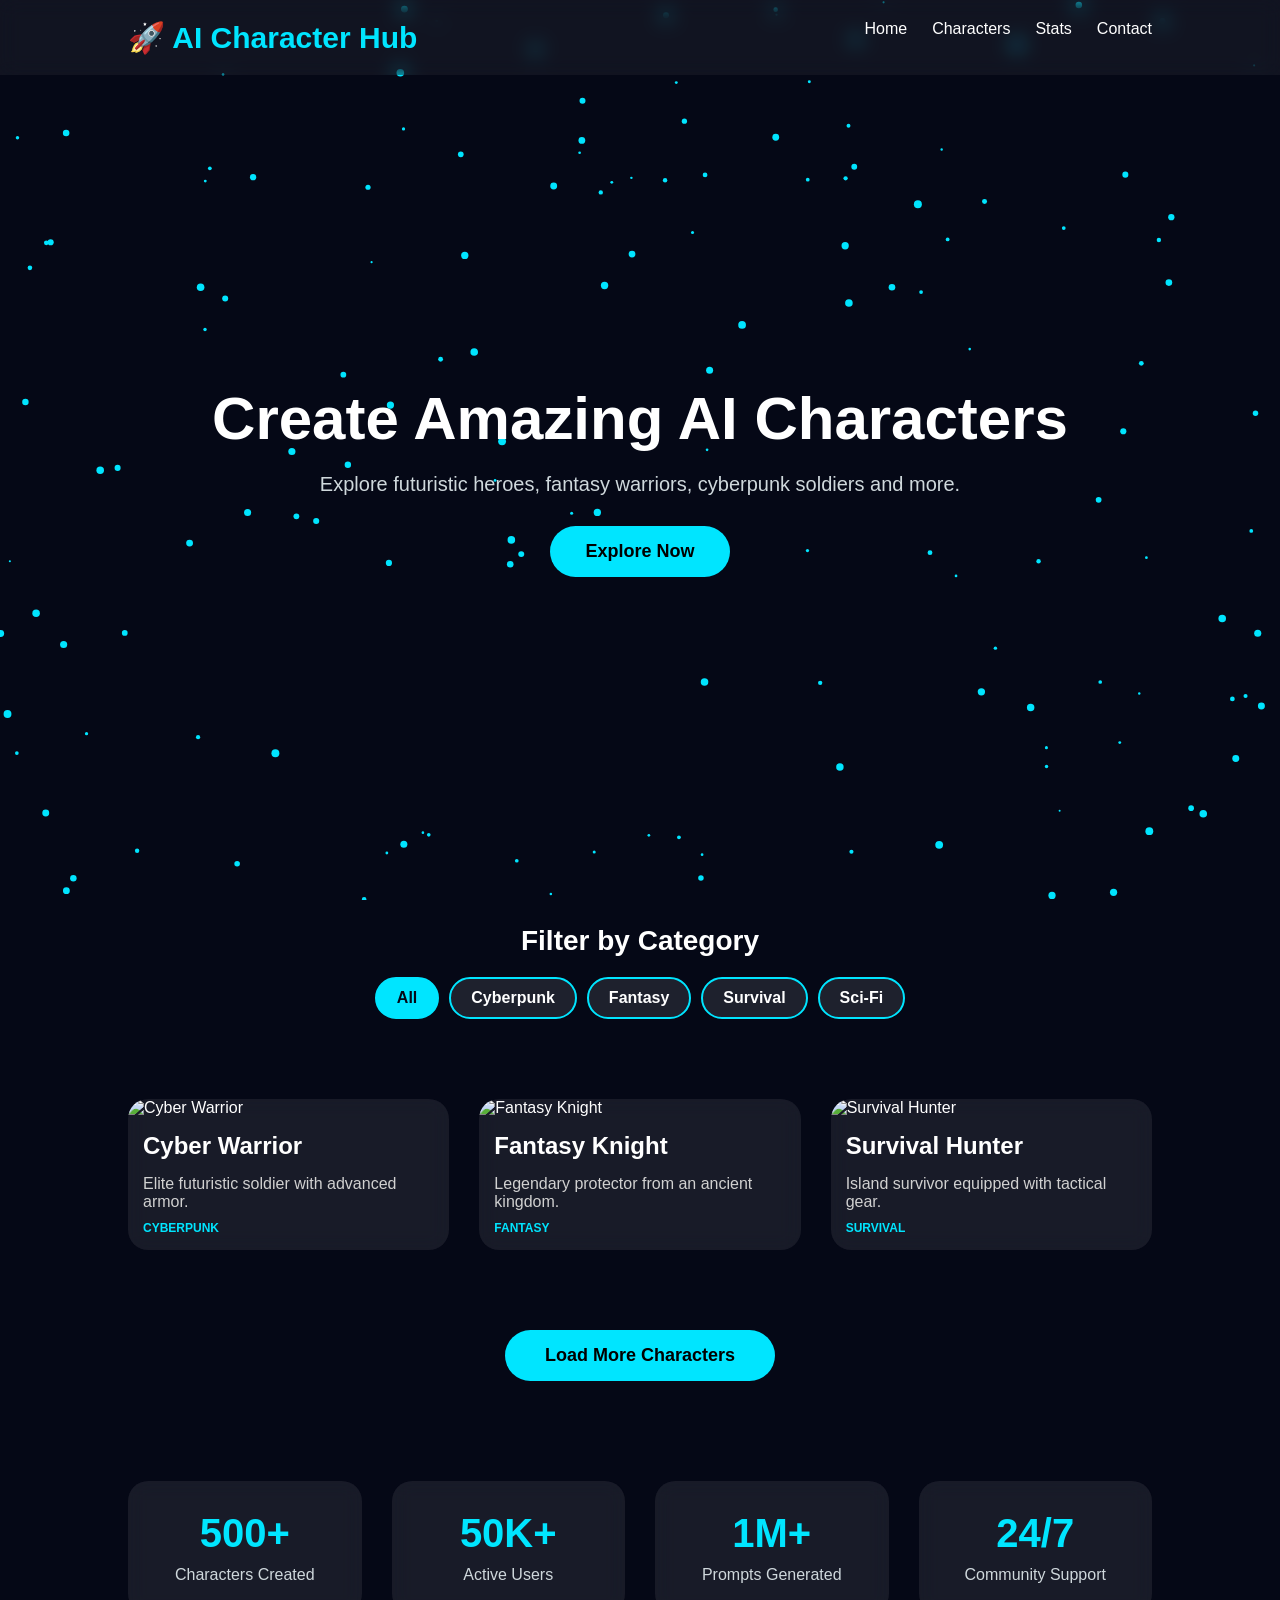
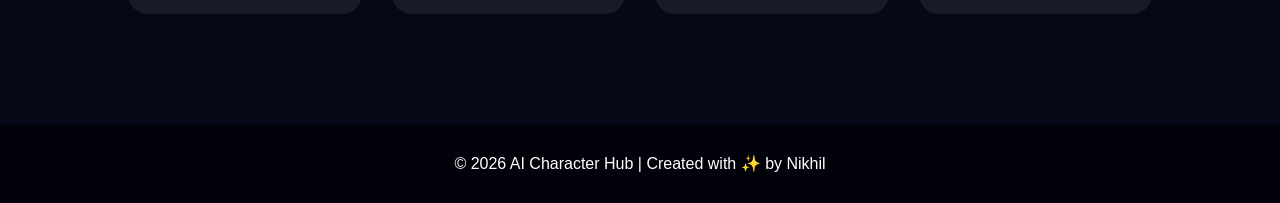
==== index.html @ a54b3277 "Add files via upload" ====
<!DOCTYPE html>
<html lang="en">
<head>
<meta charset="UTF-8">
<meta name="viewport" content="width=device-width, initial-scale=1.0">
<title>AI Character Hub</title>

<style>
*{
margin:0;
padding:0;
box-sizing:border-box;
font-family:Arial,sans-serif;
}

body{
background:#050816;
color:white;
overflow-x:hidden;
}

canvas{
position:fixed;
top:0;
left:0;
width:100%;
height:100%;
z-index:-1;
}

nav{
display:flex;
justify-content:space-between;
padding:20px 10%;
background:rgba(255,255,255,.05);
backdrop-filter:blur(10px);
position:sticky;
top:0;
z-index:10;
}

.logo{
font-size:30px;
font-weight:bold;
color:#00e5ff;
cursor:pointer;
transition:.3s;
}

.logo:hover{
text-shadow:0 0 10px #00e5ff;
}

nav ul{
display:flex;
gap:25px;
list-style:none;
}

nav a{
text-decoration:none;
color:white;
transition:.3s;
cursor:pointer;
}

nav a:hover{
color:#00e5ff;
text-shadow:0 0 10px #00e5ff;
}

.hero{
height:90vh;
display:flex;
justify-content:center;
align-items:center;
text-align:center;
flex-direction:column;
padding:20px;
}

.hero h1{
font-size:60px;
margin-bottom:20px;
animation:fadeInDown .8s ease;
}

.hero p{
font-size:20px;
color:#cfd8dc;
margin-bottom:30px;
animation:fadeInUp .8s ease .2s both;
}

button{
padding:15px 35px;
background:#00e5ff;
border:none;
border-radius:30px;
font-size:18px;
cursor:pointer;
font-weight:bold;
transition:.3s;
animation:fadeInUp .8s ease .4s both;
}

button:hover{
background:#00d9f2;
transform:scale(1.05);
box-shadow:0 0 20px rgba(0, 229, 255, 0.5);
}

button:active{
transform:scale(0.98);
}

@keyframes fadeInDown {
from{
opacity:0;
transform:translateY(-30px);
}
to{
opacity:1;
transform:translateY(0);
}
}

@keyframes fadeInUp {
from{
opacity:0;
transform:translateY(30px);
}
to{
opacity:1;
transform:translateY(0);
}
}

.filter-section{
padding:40px 10%;
text-align:center;
}

.filter-section h2{
margin-bottom:20px;
font-size:28px;
}

.filters{
display:flex;
gap:10px;
justify-content:center;
flex-wrap:wrap;
}

.filter-btn{
padding:10px 20px;
background:rgba(255,255,255,.1);
color:white;
border:2px solid #00e5ff;
border-radius:25px;
cursor:pointer;
font-size:16px;
transition:.3s;
}

.filter-btn:hover{
background:#00e5ff;
color:#050816;
}

.filter-btn.active{
background:#00e5ff;
color:#050816;
font-weight:bold;
}

.characters{
padding:40px 10%;
display:grid;
grid-template-columns:repeat(auto-fit,minmax(260px,1fr));
gap:30px;
}

.card{
background:rgba(255,255,255,.08);
backdrop-filter:blur(10px);
border-radius:20px;
overflow:hidden;
transition:.3s;
cursor:pointer;
position:relative;
}

.card:hover{
transform:translateY(-10px);
box-shadow:0 10px 30px rgba(0, 229, 255, 0.3);
}

.card img{
width:100%;
height:330px;
object-fit:cover;
}

.card h2{
padding:15px;
}

.card p{
padding:0 15px 10px;
color:#d1d1d1;
}

.card .category{
padding:0 15px 15px;
color:#00e5ff;
font-size:12px;
font-weight:bold;
}

.card-hover{
position:absolute;
top:0;
left:0;
width:100%;
height:100%;
background:rgba(0, 229, 255, 0.1);
display:flex;
align-items:center;
justify-content:center;
opacity:0;
transition:.3s;
border-radius:20px;
}

.card:hover .card-hover{
opacity:1;
}

.view-btn{
padding:10px 20px;
background:#00e5ff;
color:#050816;
border:none;
border-radius:15px;
cursor:pointer;
font-weight:bold;
}

.load-more-section{
padding:40px 10%;
text-align:center;
}

.load-more-btn{
padding:15px 40px;
background:#00e5ff;
border:none;
border-radius:30px;
font-size:18px;
cursor:pointer;
font-weight:bold;
transition:.3s;
}

.load-more-btn:hover{
background:#00d9f2;
transform:scale(1.05);
box-shadow:0 0 20px rgba(0, 229, 255, 0.5);
}

.load-more-btn:disabled{
background:#555;
cursor:not-allowed;
transform:scale(1);
}

.stats-section{
padding:60px 10%;
display:grid;
grid-template-columns:repeat(auto-fit,minmax(200px,1fr));
gap:30px;
text-align:center;
}

.stat-card{
background:rgba(255,255,255,.08);
backdrop-filter:blur(10px);
border-radius:20px;
padding:30px;
transition:.3s;
}

.stat-card:hover{
transform:translateY(-10px);
box-shadow:0 10px 30px rgba(0, 229, 255, 0.3);
}

.stat-number{
font-size:40px;
color:#00e5ff;
font-weight:bold;
}

.stat-label{
color:#cfd8dc;
margin-top:10px;
}

footer{
text-align:center;
padding:30px;
background:#02030a;
margin-top:50px;
}

@media (max-width: 768px) {
.hero h1 {
font-size: 36px;
}

.hero p {
font-size: 16px;
}

nav {
flex-direction: column;
gap: 15px;
}

nav ul {
flex-direction: column;
gap: 10px;
}

.filters {
flex-direction: column;
}

.filter-btn {
width: 100%;
}
}
</style>

</head>

<body>

<canvas id="bg"></canvas>

<nav>
<div class="logo">🚀 AI Character Hub</div>

<ul>
<li><a onclick="scrollToSection('hero')">Home</a></li>
<li><a onclick="scrollToSection('characters')">Characters</a></li>
<li><a onclick="scrollToSection('stats')">Stats</a></li>
<li><a onclick="scrollToSection('footer')">Contact</a></li>
</ul>
</nav>

<section class="hero" id="hero">
<h1>Create Amazing AI Characters</h1>
<p>Explore futuristic heroes, fantasy warriors, cyberpunk soldiers and more.</p>
<button onclick="scrollToSection('characters')">Explore Now</button>
</section>

<section class="filter-section">
<h2>Filter by Category</h2>
<div class="filters">
<button class="filter-btn active" onclick="filterCharacters('all')">All</button>
<button class="filter-btn" onclick="filterCharacters('cyberpunk')">Cyberpunk</button>
<button class="filter-btn" onclick="filterCharacters('fantasy')">Fantasy</button>
<button class="filter-btn" onclick="filterCharacters('survival')">Survival</button>
<button class="filter-btn" onclick="filterCharacters('sci-fi')">Sci-Fi</button>
</div>
</section>

<section class="characters" id="characters">
</section>

<section class="load-more-section">
<button class="load-more-btn" onclick="loadMoreCharacters()">Load More Characters</button>
</section>

<section class="stats-section" id="stats">
<div class="stat-card">
<div class="stat-number">500+</div>
<div class="stat-label">Characters Created</div>
</div>
<div class="stat-card">
<div class="stat-number">50K+</div>
<div class="stat-label">Active Users</div>
</div>
<div class="stat-card">
<div class="stat-number">1M+</div>
<div class="stat-label">Prompts Generated</div>
</div>
<div class="stat-card">
<div class="stat-number">24/7</div>
<div class="stat-label">Community Support</div>
</div>
</section>

<footer id="footer">
© 2026 AI Character Hub | Created with ✨ by Nikhil
</footer>

<script>
const canvas=document.getElementById("bg");
const ctx=canvas.getContext("2d");

canvas.width=window.innerWidth;
canvas.height=window.innerHeight;

let particles=[];

for(let i=0;i<150;i++){
particles.push({
x:Math.random()*canvas.width,
y:Math.random()*canvas.height,
r:Math.random()*3+1,
dx:(Math.random()-0.5),
dy:(Math.random()-0.5)
});
}

function animate(){
ctx.fillStyle="#050816";
ctx.fillRect(0,0,canvas.width,canvas.height);

ctx.fillStyle="#00e5ff";

particles.forEach(p=>{
ctx.beginPath();
ctx.arc(p.x,p.y,p.r,0,Math.PI*2);
ctx.fill();

p.x+=p.dx;
p.y+=p.dy;

if(p.x<0)p.x=canvas.width;
if(p.x>canvas.width)p.x=0;
if(p.y<0)p.y=canvas.height;
if(p.y>canvas.height)p.y=0;
});

requestAnimationFrame(animate);
}

animate();

window.onresize=()=>{
canvas.width=window.innerWidth;
canvas.height=window.innerHeight;
}

// Character Data
const allCharacters = [
{ id: 1, name: "Cyber Warrior", category: "cyberpunk", description: "Elite futuristic soldier with advanced armor.", image: "https://picsum.photos/400/500?random=1" },
{ id: 2, name: "Fantasy Knight", category: "fantasy", description: "Legendary protector from an ancient kingdom.", image: "https://picsum.photos/400/500?random=2" },
{ id: 3, name: "Survival Hunter", category: "survival", description: "Island survivor equipped with tactical gear.", image: "https://picsum.photos/400/500?random=3" },
{ id: 4, name: "Neon Assassin", category: "cyberpunk", description: "Stealthy operative from the neon-lit streets.", image: "https://picsum.photos/400/500?random=4" },
{ id: 5, name: "Dragon Slayer", category: "fantasy", description: "Brave warrior destined to fight mythical beasts.", image: "https://picsum.photos/400/500?random=5" },
{ id: 6, name: "Space Explorer", category: "sci-fi", description: "Intrepid traveler discovering alien worlds.", image: "https://picsum.photos/400/500?random=6" },
{ id: 7, name: "Desert Nomad", category: "survival", description: "Master of the harsh wasteland terrain.", image: "https://picsum.photos/400/500?random=7" },
{ id: 8, name: "Hologram Agent", category: "sci-fi", description: "Advanced AI character from the future.", image: "https://picsum.photos/400/500?random=8" },
{ id: 9, name: "Shadow Mage", category: "fantasy", description: "Mysterious sorcerer wielding dark magic.", image: "https://picsum.photos/400/500?random=9" },
{ id: 10, name: "Tech Hacker", category: "cyberpunk", description: "Genius programmer navigating digital realms.", image: "https://picsum.photos/400/500?random=10" },
{ id: 11, name: "Jungle Ranger", category: "survival", description: "Expert tracker of the wild frontier.", image: "https://picsum.photos/400/500?random=11" },
{ id: 12, name: "Quantum Pilot", category: "sci-fi", description: "Master of advanced spacecraft technology.", image: "https://picsum.photos/400/500?random=12" }
];

let currentFilter = "all";
let displayedCount = 3;

function renderCharacters(){
const container = document.getElementById("characters");
container.innerHTML = "";

const filtered = currentFilter === "all" 
? allCharacters 
: allCharacters.filter(c => c.category === currentFilter);

filtered.slice(0, displayedCount).forEach(char => {
const card = document.createElement("div");
card.className = "card";
card.innerHTML = `
<img src="${char.image}" alt="${char.name}">
<h2>${char.name}</h2>
<p>${char.description}</p>
<div class="category">${char.category.toUpperCase()}</div>
<div class="card-hover">
<button class="view-btn" onclick="viewCharacter('${char.name}')">View Character</button>
</div>
`;
container.appendChild(card);
});

// Update Load More button
const loadMoreBtn = document.querySelector(".load-more-btn");
const totalFiltered = currentFilter === "all" ? allCharacters.length : allCharacters.filter(c => c.category === currentFilter).length;
loadMoreBtn.disabled = displayedCount >= totalFiltered;
loadMoreBtn.textContent = displayedCount >= totalFiltered ? "All Characters Loaded" : "Load More Characters";
}

function filterCharacters(category){
currentFilter = category;
displayedCount = 3;

// Update active button
document.querySelectorAll(".filter-btn").forEach(btn => {
btn.classList.remove("active");
});
event.target.classList.add("active");

renderCharacters();
}

function loadMoreCharacters(){
displayedCount += 3;
renderCharacters();
}

function viewCharacter(name){
alert(`🎉 You selected: ${name}\n\nThis character will be customizable with AI-generated prompts!`);
}

function scrollToSection(sectionId){
const element = document.getElementById(sectionId);
element.scrollIntoView({ behavior: "smooth" });
}

// Initial render
renderCharacters();
</script>

</body>
</html>
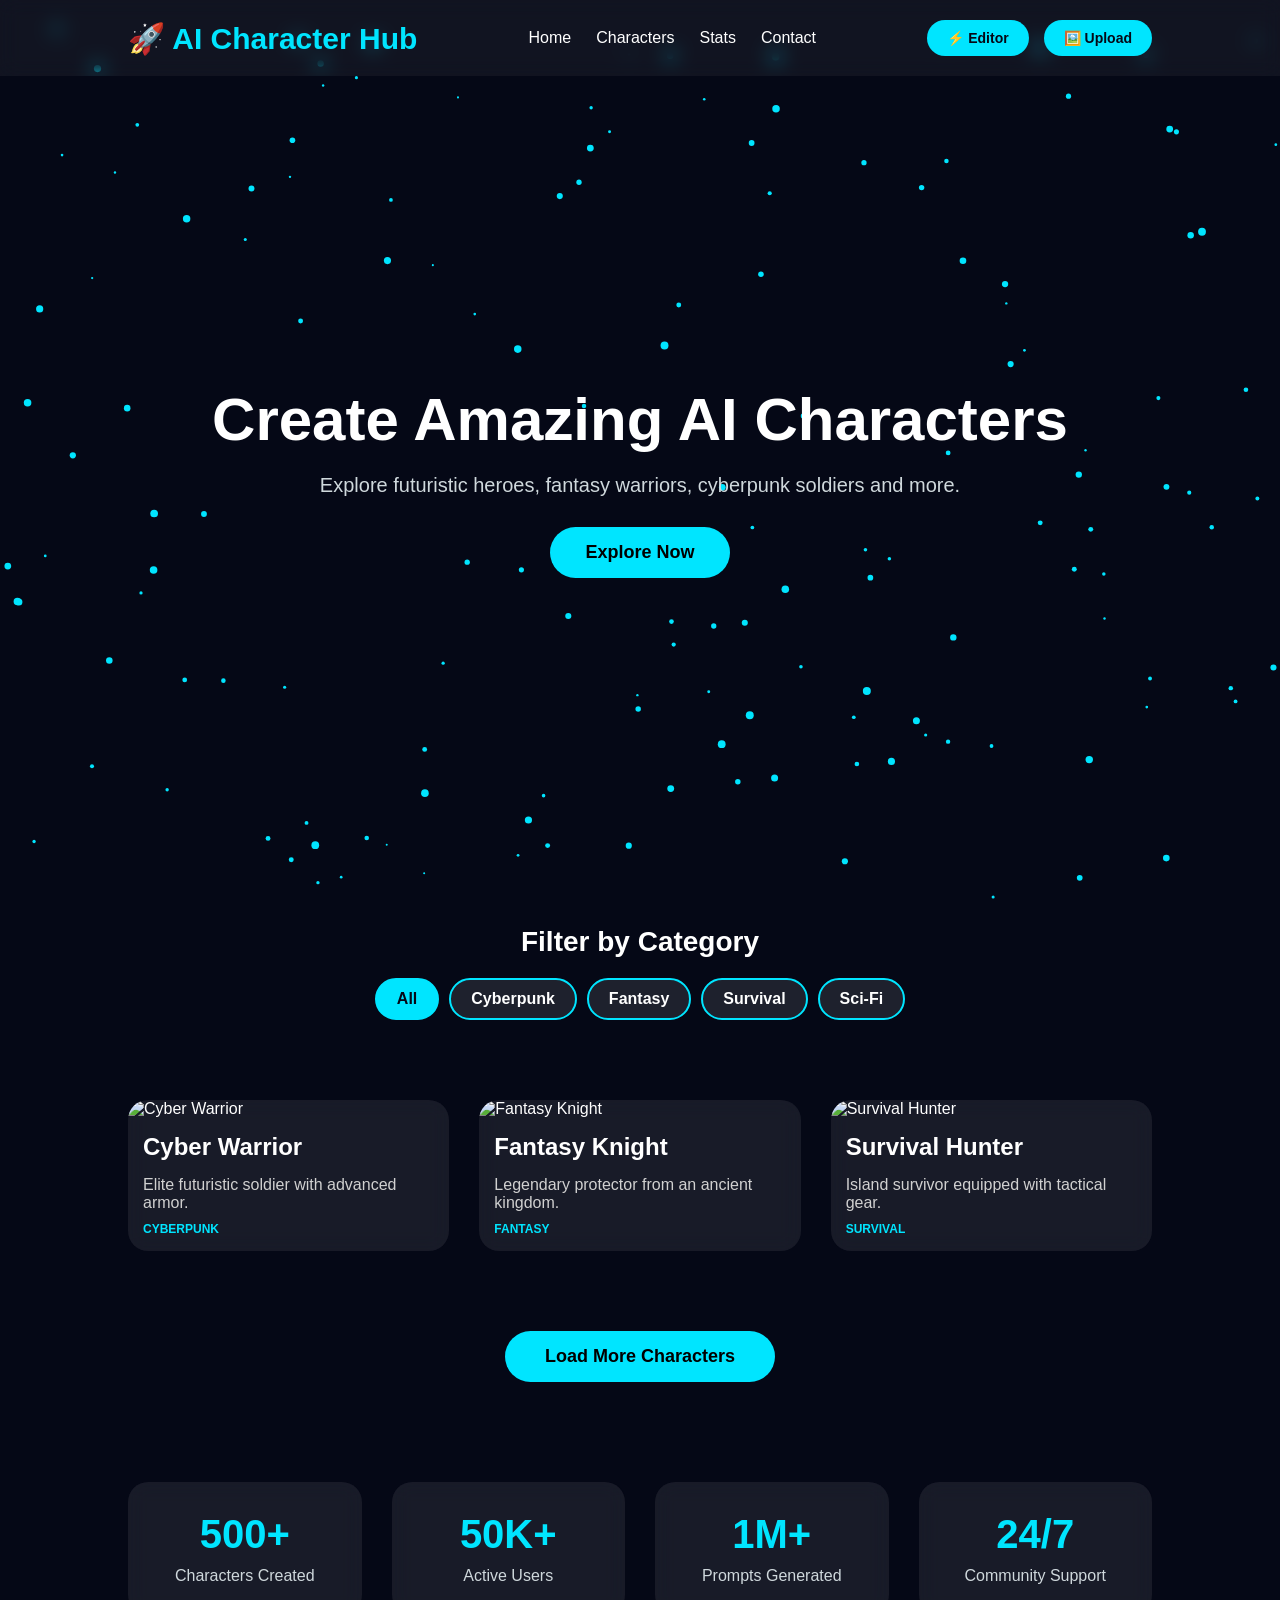
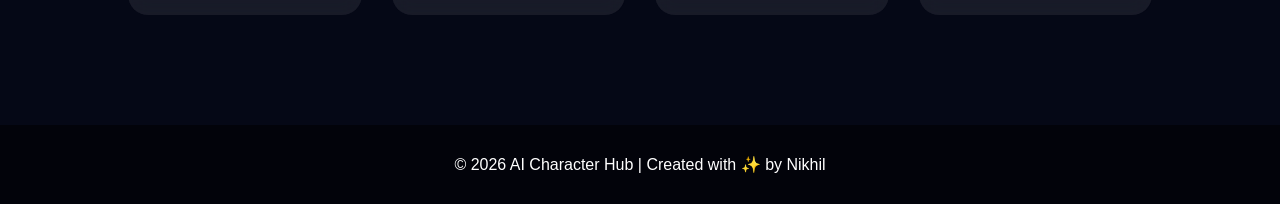
==== commit cec5b87e: "Update index.html with navigation links to editor and upload pages" ====
--- a/index.html
+++ b/index.html
@@ -37,6 +37,9 @@
 position:sticky;
 top:0;
 z-index:10;
+align-items:center;
+flex-wrap:wrap;
+gap:20px;
 }
 
 .logo{
@@ -51,10 +54,12 @@
 text-shadow:0 0 10px #00e5ff;
 }
 
-nav ul{
+.nav-menu{
 display:flex;
 gap:25px;
 list-style:none;
+align-items:center;
+flex-wrap:wrap;
 }
 
 nav a{
@@ -67,6 +72,32 @@
 nav a:hover{
 color:#00e5ff;
 text-shadow:0 0 10px #00e5ff;
+}
+
+.nav-buttons{
+display:flex;
+gap:15px;
+align-items:center;
+flex-wrap:wrap;
+}
+
+.nav-btn{
+padding:10px 20px;
+background:#00e5ff;
+color:#050816;
+border:none;
+border-radius:20px;
+cursor:pointer;
+font-weight:bold;
+transition:.3s;
+text-decoration:none;
+font-size:14px;
+}
+
+.nav-btn:hover{
+background:#00d9f2;
+transform:scale(1.05);
+box-shadow:0 0 20px rgba(0, 229, 255, 0.5);
 }
 
 .hero{
@@ -329,9 +360,15 @@
 gap: 15px;
 }
 
-nav ul {
+.nav-menu {
 flex-direction: column;
 gap: 10px;
+width:100%;
+}
+
+.nav-buttons{
+width:100%;
+justify-content:center;
 }
 
 .filters {
@@ -341,6 +378,11 @@
 .filter-btn {
 width: 100%;
 }
+
+.nav-btn{
+width:100%;
+text-align:center;
+}
 }
 </style>
 
@@ -351,14 +393,19 @@
 <canvas id="bg"></canvas>
 
 <nav>
-<div class="logo">🚀 AI Character Hub</div>
-
-<ul>
+<div class="logo" onclick="scrollToSection('hero')">🚀 AI Character Hub</div>
+
+<ul class="nav-menu">
 <li><a onclick="scrollToSection('hero')">Home</a></li>
 <li><a onclick="scrollToSection('characters')">Characters</a></li>
 <li><a onclick="scrollToSection('stats')">Stats</a></li>
 <li><a onclick="scrollToSection('footer')">Contact</a></li>
 </ul>
+
+<div class="nav-buttons">
+<a href="editor.html" class="nav-btn">⚡ Editor</a>
+<a href="upload.html" class="nav-btn">🖼️ Upload</a>
+</div>
 </nav>
 
 <section class="hero" id="hero">
@@ -538,4 +585,4 @@
 </script>
 
 </body>
-</html>+</html>
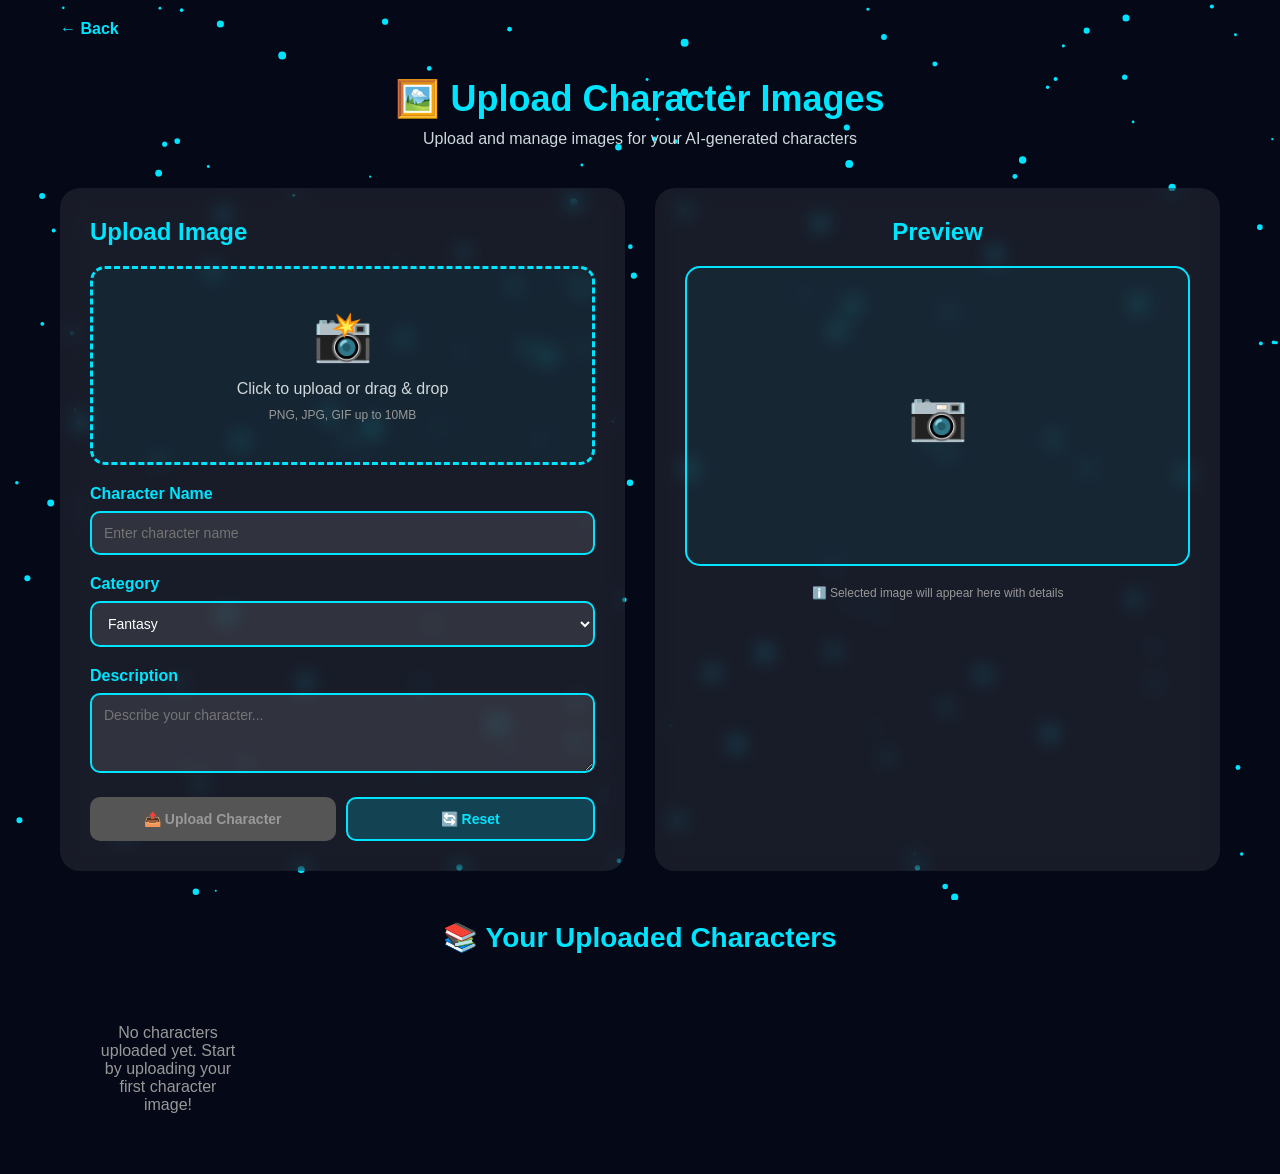
==== commit 1202d67e: "Convert monolithic HTML into modular website structure with separate HTML, CSS, and JavaScript files" ====
--- a/index.html
+++ b/index.html
@@ -1,588 +1,120 @@
 <!DOCTYPE html>
 <html lang="en">
 <head>
-<meta charset="UTF-8">
-<meta name="viewport" content="width=device-width, initial-scale=1.0">
-<title>AI Character Hub</title>
-
-<style>
-*{
-margin:0;
-padding:0;
-box-sizing:border-box;
-font-family:Arial,sans-serif;
-}
-
-body{
-background:#050816;
-color:white;
-overflow-x:hidden;
-}
-
-canvas{
-position:fixed;
-top:0;
-left:0;
-width:100%;
-height:100%;
-z-index:-1;
-}
-
-nav{
-display:flex;
-justify-content:space-between;
-padding:20px 10%;
-background:rgba(255,255,255,.05);
-backdrop-filter:blur(10px);
-position:sticky;
-top:0;
-z-index:10;
-align-items:center;
-flex-wrap:wrap;
-gap:20px;
-}
-
-.logo{
-font-size:30px;
-font-weight:bold;
-color:#00e5ff;
-cursor:pointer;
-transition:.3s;
-}
-
-.logo:hover{
-text-shadow:0 0 10px #00e5ff;
-}
-
-.nav-menu{
-display:flex;
-gap:25px;
-list-style:none;
-align-items:center;
-flex-wrap:wrap;
-}
-
-nav a{
-text-decoration:none;
-color:white;
-transition:.3s;
-cursor:pointer;
-}
-
-nav a:hover{
-color:#00e5ff;
-text-shadow:0 0 10px #00e5ff;
-}
-
-.nav-buttons{
-display:flex;
-gap:15px;
-align-items:center;
-flex-wrap:wrap;
-}
-
-.nav-btn{
-padding:10px 20px;
-background:#00e5ff;
-color:#050816;
-border:none;
-border-radius:20px;
-cursor:pointer;
-font-weight:bold;
-transition:.3s;
-text-decoration:none;
-font-size:14px;
-}
-
-.nav-btn:hover{
-background:#00d9f2;
-transform:scale(1.05);
-box-shadow:0 0 20px rgba(0, 229, 255, 0.5);
-}
-
-.hero{
-height:90vh;
-display:flex;
-justify-content:center;
-align-items:center;
-text-align:center;
-flex-direction:column;
-padding:20px;
-}
-
-.hero h1{
-font-size:60px;
-margin-bottom:20px;
-animation:fadeInDown .8s ease;
-}
-
-.hero p{
-font-size:20px;
-color:#cfd8dc;
-margin-bottom:30px;
-animation:fadeInUp .8s ease .2s both;
-}
-
-button{
-padding:15px 35px;
-background:#00e5ff;
-border:none;
-border-radius:30px;
-font-size:18px;
-cursor:pointer;
-font-weight:bold;
-transition:.3s;
-animation:fadeInUp .8s ease .4s both;
-}
-
-button:hover{
-background:#00d9f2;
-transform:scale(1.05);
-box-shadow:0 0 20px rgba(0, 229, 255, 0.5);
-}
-
-button:active{
-transform:scale(0.98);
-}
-
-@keyframes fadeInDown {
-from{
-opacity:0;
-transform:translateY(-30px);
-}
-to{
-opacity:1;
-transform:translateY(0);
-}
-}
-
-@keyframes fadeInUp {
-from{
-opacity:0;
-transform:translateY(30px);
-}
-to{
-opacity:1;
-transform:translateY(0);
-}
-}
-
-.filter-section{
-padding:40px 10%;
-text-align:center;
-}
-
-.filter-section h2{
-margin-bottom:20px;
-font-size:28px;
-}
-
-.filters{
-display:flex;
-gap:10px;
-justify-content:center;
-flex-wrap:wrap;
-}
-
-.filter-btn{
-padding:10px 20px;
-background:rgba(255,255,255,.1);
-color:white;
-border:2px solid #00e5ff;
-border-radius:25px;
-cursor:pointer;
-font-size:16px;
-transition:.3s;
-}
-
-.filter-btn:hover{
-background:#00e5ff;
-color:#050816;
-}
-
-.filter-btn.active{
-background:#00e5ff;
-color:#050816;
-font-weight:bold;
-}
-
-.characters{
-padding:40px 10%;
-display:grid;
-grid-template-columns:repeat(auto-fit,minmax(260px,1fr));
-gap:30px;
-}
-
-.card{
-background:rgba(255,255,255,.08);
-backdrop-filter:blur(10px);
-border-radius:20px;
-overflow:hidden;
-transition:.3s;
-cursor:pointer;
-position:relative;
-}
-
-.card:hover{
-transform:translateY(-10px);
-box-shadow:0 10px 30px rgba(0, 229, 255, 0.3);
-}
-
-.card img{
-width:100%;
-height:330px;
-object-fit:cover;
-}
-
-.card h2{
-padding:15px;
-}
-
-.card p{
-padding:0 15px 10px;
-color:#d1d1d1;
-}
-
-.card .category{
-padding:0 15px 15px;
-color:#00e5ff;
-font-size:12px;
-font-weight:bold;
-}
-
-.card-hover{
-position:absolute;
-top:0;
-left:0;
-width:100%;
-height:100%;
-background:rgba(0, 229, 255, 0.1);
-display:flex;
-align-items:center;
-justify-content:center;
-opacity:0;
-transition:.3s;
-border-radius:20px;
-}
-
-.card:hover .card-hover{
-opacity:1;
-}
-
-.view-btn{
-padding:10px 20px;
-background:#00e5ff;
-color:#050816;
-border:none;
-border-radius:15px;
-cursor:pointer;
-font-weight:bold;
-}
-
-.load-more-section{
-padding:40px 10%;
-text-align:center;
-}
-
-.load-more-btn{
-padding:15px 40px;
-background:#00e5ff;
-border:none;
-border-radius:30px;
-font-size:18px;
-cursor:pointer;
-font-weight:bold;
-transition:.3s;
-}
-
-.load-more-btn:hover{
-background:#00d9f2;
-transform:scale(1.05);
-box-shadow:0 0 20px rgba(0, 229, 255, 0.5);
-}
-
-.load-more-btn:disabled{
-background:#555;
-cursor:not-allowed;
-transform:scale(1);
-}
-
-.stats-section{
-padding:60px 10%;
-display:grid;
-grid-template-columns:repeat(auto-fit,minmax(200px,1fr));
-gap:30px;
-text-align:center;
-}
-
-.stat-card{
-background:rgba(255,255,255,.08);
-backdrop-filter:blur(10px);
-border-radius:20px;
-padding:30px;
-transition:.3s;
-}
-
-.stat-card:hover{
-transform:translateY(-10px);
-box-shadow:0 10px 30px rgba(0, 229, 255, 0.3);
-}
-
-.stat-number{
-font-size:40px;
-color:#00e5ff;
-font-weight:bold;
-}
-
-.stat-label{
-color:#cfd8dc;
-margin-top:10px;
-}
-
-footer{
-text-align:center;
-padding:30px;
-background:#02030a;
-margin-top:50px;
-}
-
-@media (max-width: 768px) {
-.hero h1 {
-font-size: 36px;
-}
-
-.hero p {
-font-size: 16px;
-}
-
-nav {
-flex-direction: column;
-gap: 15px;
-}
-
-.nav-menu {
-flex-direction: column;
-gap: 10px;
-width:100%;
-}
-
-.nav-buttons{
-width:100%;
-justify-content:center;
-}
-
-.filters {
-flex-direction: column;
-}
-
-.filter-btn {
-width: 100%;
-}
-
-.nav-btn{
-width:100%;
-text-align:center;
-}
-}
-</style>
-
+    <meta charset="UTF-8">
+    <meta name="viewport" content="width=device-width, initial-scale=1.0">
+    <title>Upload Character Images</title>
+    <link rel="stylesheet" href="styles.css">
 </head>
-
 <body>
 
 <canvas id="bg"></canvas>
 
-<nav>
-<div class="logo" onclick="scrollToSection('hero')">🚀 AI Character Hub</div>
+<div class="container">
+    <a class="back-link" onclick="window.history.back()">← Back</a>
 
-<ul class="nav-menu">
-<li><a onclick="scrollToSection('hero')">Home</a></li>
-<li><a onclick="scrollToSection('characters')">Characters</a></li>
-<li><a onclick="scrollToSection('stats')">Stats</a></li>
-<li><a onclick="scrollToSection('footer')">Contact</a></li>
-</ul>
+    <div class="header">
+        <h1>🖼️ Upload Character Images</h1>
+        <p>Upload and manage images for your AI-generated characters</p>
+    </div>
 
-<div class="nav-buttons">
-<a href="editor.html" class="nav-btn">⚡ Editor</a>
-<a href="upload.html" class="nav-btn">🖼️ Upload</a>
+    <div class="content">
+        <!-- Upload Section -->
+        <div class="upload-section">
+            <h2>Upload Image</h2>
+            
+            <div class="success-message" id="successMessage">✓ Image uploaded successfully!</div>
+            <div class="error-message" id="errorMessage">✗ Error uploading image</div>
+
+            <div class="upload-area" id="uploadArea" onclick="document.getElementById('fileInput').click()">
+                <div class="upload-icon">📸</div>
+                <div class="upload-text">Click to upload or drag & drop</div>
+                <div class="upload-subtext">PNG, JPG, GIF up to 10MB</div>
+            </div>
+
+            <input type="file" id="fileInput" accept="image/*" onchange="handleFileSelect(event)">
+
+            <div class="progress-bar" id="progressBar">
+                <div class="progress-fill" id="progressFill"></div>
+            </div>
+
+            <div class="form-group">
+                <label>Character Name</label>
+                <input type="text" id="charName" placeholder="Enter character name">
+            </div>
+
+            <div class="form-group">
+                <label>Category</label>
+                <select id="charCategory">
+                    <option value="fantasy">Fantasy</option>
+                    <option value="cyberpunk">Cyberpunk</option>
+                    <option value="sci-fi">Sci-Fi</option>
+                    <option value="survival">Survival</option>
+                </select>
+            </div>
+
+            <div class="form-group">
+                <label>Description</label>
+                <textarea id="charDescription" placeholder="Describe your character..."></textarea>
+            </div>
+
+            <div class="button-group">
+                <button class="btn btn-primary" id="uploadBtn" onclick="uploadImage()" disabled>
+                    📤 Upload Character
+                </button>
+                <button class="btn btn-secondary" onclick="resetUploadForm()">🔄 Reset</button>
+            </div>
+        </div>
+
+        <!-- Preview Section -->
+        <div class="preview-section">
+            <h2>Preview</h2>
+            <div class="preview-image-container">
+                <div class="preview-placeholder" id="previewPlaceholder">📷</div>
+                <img id="previewImage" class="preview-image" style="display: none;">
+            </div>
+            
+            <div class="preview-info" id="previewInfo" style="display: none;">
+                <div class="preview-info-item">
+                    <span class="preview-info-label">File Size:</span>
+                    <span id="infoFileSize">-</span>
+                </div>
+                <div class="preview-info-item">
+                    <span class="preview-info-label">Dimensions:</span>
+                    <span id="infoDimensions">-</span>
+                </div>
+                <div class="preview-info-item">
+                    <span class="preview-info-label">Type:</span>
+                    <span id="infoType">-</span>
+                </div>
+            </div>
+
+            <p style="color: #999; font-size: 12px; margin-top: 15px;">
+                ℹ️ Selected image will appear here with details
+            </p>
+        </div>
+    </div>
+
+    <!-- Gallery Section -->
+    <div class="gallery-section">
+        <h2>📚 Your Uploaded Characters</h2>
+        <div class="gallery-grid" id="galleryGrid">
+            <div class="empty-message">No characters uploaded yet. Start by uploading your first character image!</div>
+        </div>
+    </div>
 </div>
-</nav>
 
-<section class="hero" id="hero">
-<h1>Create Amazing AI Characters</h1>
-<p>Explore futuristic heroes, fantasy warriors, cyberpunk soldiers and more.</p>
-<button onclick="scrollToSection('characters')">Explore Now</button>
-</section>
+<!-- Image Modal -->
+<div id="imageModal" class="modal">
+    <div class="modal-content">
+        <span class="modal-close" onclick="closeModal()">&times;</span>
+        <img id="modalImage" src="">
+        <div id="modalInfo"></div>
+    </div>
+</div>
 
-<section class="filter-section">
-<h2>Filter by Category</h2>
-<div class="filters">
-<button class="filter-btn active" onclick="filterCharacters('all')">All</button>
-<button class="filter-btn" onclick="filterCharacters('cyberpunk')">Cyberpunk</button>
-<button class="filter-btn" onclick="filterCharacters('fantasy')">Fantasy</button>
-<button class="filter-btn" onclick="filterCharacters('survival')">Survival</button>
-<button class="filter-btn" onclick="filterCharacters('sci-fi')">Sci-Fi</button>
-</div>
-</section>
-
-<section class="characters" id="characters">
-</section>
-
-<section class="load-more-section">
-<button class="load-more-btn" onclick="loadMoreCharacters()">Load More Characters</button>
-</section>
-
-<section class="stats-section" id="stats">
-<div class="stat-card">
-<div class="stat-number">500+</div>
-<div class="stat-label">Characters Created</div>
-</div>
-<div class="stat-card">
-<div class="stat-number">50K+</div>
-<div class="stat-label">Active Users</div>
-</div>
-<div class="stat-card">
-<div class="stat-number">1M+</div>
-<div class="stat-label">Prompts Generated</div>
-</div>
-<div class="stat-card">
-<div class="stat-number">24/7</div>
-<div class="stat-label">Community Support</div>
-</div>
-</section>
-
-<footer id="footer">
-© 2026 AI Character Hub | Created with ✨ by Nikhil
-</footer>
-
-<script>
-const canvas=document.getElementById("bg");
-const ctx=canvas.getContext("2d");
-
-canvas.width=window.innerWidth;
-canvas.height=window.innerHeight;
-
-let particles=[];
-
-for(let i=0;i<150;i++){
-particles.push({
-x:Math.random()*canvas.width,
-y:Math.random()*canvas.height,
-r:Math.random()*3+1,
-dx:(Math.random()-0.5),
-dy:(Math.random()-0.5)
-});
-}
-
-function animate(){
-ctx.fillStyle="#050816";
-ctx.fillRect(0,0,canvas.width,canvas.height);
-
-ctx.fillStyle="#00e5ff";
-
-particles.forEach(p=>{
-ctx.beginPath();
-ctx.arc(p.x,p.y,p.r,0,Math.PI*2);
-ctx.fill();
-
-p.x+=p.dx;
-p.y+=p.dy;
-
-if(p.x<0)p.x=canvas.width;
-if(p.x>canvas.width)p.x=0;
-if(p.y<0)p.y=canvas.height;
-if(p.y>canvas.height)p.y=0;
-});
-
-requestAnimationFrame(animate);
-}
-
-animate();
-
-window.onresize=()=>{
-canvas.width=window.innerWidth;
-canvas.height=window.innerHeight;
-}
-
-// Character Data
-const allCharacters = [
-{ id: 1, name: "Cyber Warrior", category: "cyberpunk", description: "Elite futuristic soldier with advanced armor.", image: "https://picsum.photos/400/500?random=1" },
-{ id: 2, name: "Fantasy Knight", category: "fantasy", description: "Legendary protector from an ancient kingdom.", image: "https://picsum.photos/400/500?random=2" },
-{ id: 3, name: "Survival Hunter", category: "survival", description: "Island survivor equipped with tactical gear.", image: "https://picsum.photos/400/500?random=3" },
-{ id: 4, name: "Neon Assassin", category: "cyberpunk", description: "Stealthy operative from the neon-lit streets.", image: "https://picsum.photos/400/500?random=4" },
-{ id: 5, name: "Dragon Slayer", category: "fantasy", description: "Brave warrior destined to fight mythical beasts.", image: "https://picsum.photos/400/500?random=5" },
-{ id: 6, name: "Space Explorer", category: "sci-fi", description: "Intrepid traveler discovering alien worlds.", image: "https://picsum.photos/400/500?random=6" },
-{ id: 7, name: "Desert Nomad", category: "survival", description: "Master of the harsh wasteland terrain.", image: "https://picsum.photos/400/500?random=7" },
-{ id: 8, name: "Hologram Agent", category: "sci-fi", description: "Advanced AI character from the future.", image: "https://picsum.photos/400/500?random=8" },
-{ id: 9, name: "Shadow Mage", category: "fantasy", description: "Mysterious sorcerer wielding dark magic.", image: "https://picsum.photos/400/500?random=9" },
-{ id: 10, name: "Tech Hacker", category: "cyberpunk", description: "Genius programmer navigating digital realms.", image: "https://picsum.photos/400/500?random=10" },
-{ id: 11, name: "Jungle Ranger", category: "survival", description: "Expert tracker of the wild frontier.", image: "https://picsum.photos/400/500?random=11" },
-{ id: 12, name: "Quantum Pilot", category: "sci-fi", description: "Master of advanced spacecraft technology.", image: "https://picsum.photos/400/500?random=12" }
-];
-
-let currentFilter = "all";
-let displayedCount = 3;
-
-function renderCharacters(){
-const container = document.getElementById("characters");
-container.innerHTML = "";
-
-const filtered = currentFilter === "all" 
-? allCharacters 
-: allCharacters.filter(c => c.category === currentFilter);
-
-filtered.slice(0, displayedCount).forEach(char => {
-const card = document.createElement("div");
-card.className = "card";
-card.innerHTML = `
-<img src="${char.image}" alt="${char.name}">
-<h2>${char.name}</h2>
-<p>${char.description}</p>
-<div class="category">${char.category.toUpperCase()}</div>
-<div class="card-hover">
-<button class="view-btn" onclick="viewCharacter('${char.name}')">View Character</button>
-</div>
-`;
-container.appendChild(card);
-});
-
-// Update Load More button
-const loadMoreBtn = document.querySelector(".load-more-btn");
-const totalFiltered = currentFilter === "all" ? allCharacters.length : allCharacters.filter(c => c.category === currentFilter).length;
-loadMoreBtn.disabled = displayedCount >= totalFiltered;
-loadMoreBtn.textContent = displayedCount >= totalFiltered ? "All Characters Loaded" : "Load More Characters";
-}
-
-function filterCharacters(category){
-currentFilter = category;
-displayedCount = 3;
-
-// Update active button
-document.querySelectorAll(".filter-btn").forEach(btn => {
-btn.classList.remove("active");
-});
-event.target.classList.add("active");
-
-renderCharacters();
-}
-
-function loadMoreCharacters(){
-displayedCount += 3;
-renderCharacters();
-}
-
-function viewCharacter(name){
-alert(`🎉 You selected: ${name}\n\nThis character will be customizable with AI-generated prompts!`);
-}
-
-function scrollToSection(sectionId){
-const element = document.getElementById(sectionId);
-element.scrollIntoView({ behavior: "smooth" });
-}
-
-// Initial render
-renderCharacters();
-</script>
+<script src="background.js"></script>
+<script src="app.js"></script>
 
 </body>
-</html>
+</html>
--- a/styles.css
+++ b/styles.css
@@ -0,0 +1,525 @@
+* {
+    margin: 0;
+    padding: 0;
+    box-sizing: border-box;
+    font-family: 'Arial', sans-serif;
+}
+
+body {
+    background: #050816;
+    color: white;
+    overflow-x: hidden;
+}
+
+canvas {
+    position: fixed;
+    top: 0;
+    left: 0;
+    width: 100%;
+    height: 100%;
+    z-index: -1;
+}
+
+.container {
+    max-width: 1200px;
+    margin: 0 auto;
+    padding: 20px;
+}
+
+.header {
+    text-align: center;
+    margin-bottom: 40px;
+    padding-top: 20px;
+}
+
+.header h1 {
+    font-size: 36px;
+    color: #00e5ff;
+    margin-bottom: 10px;
+    animation: fadeInDown 0.8s ease;
+}
+
+.header p {
+    color: #cfd8dc;
+    font-size: 16px;
+    animation: fadeInUp 0.8s ease 0.2s both;
+}
+
+.back-link {
+    display: inline-block;
+    margin-bottom: 20px;
+    color: #00e5ff;
+    text-decoration: none;
+    cursor: pointer;
+    font-weight: bold;
+    transition: 0.3s;
+}
+
+.back-link:hover {
+    text-shadow: 0 0 10px #00e5ff;
+}
+
+.content {
+    display: grid;
+    grid-template-columns: 1fr 1fr;
+    gap: 30px;
+    margin-bottom: 40px;
+}
+
+.upload-section {
+    background: rgba(255, 255, 255, 0.08);
+    backdrop-filter: blur(10px);
+    border-radius: 20px;
+    padding: 30px;
+    animation: fadeInUp 0.8s ease 0.3s both;
+}
+
+.upload-section h2 {
+    color: #00e5ff;
+    margin-bottom: 20px;
+    font-size: 24px;
+}
+
+.upload-area {
+    border: 3px dashed #00e5ff;
+    border-radius: 15px;
+    padding: 40px;
+    text-align: center;
+    cursor: pointer;
+    transition: 0.3s;
+    background: rgba(0, 229, 255, 0.05);
+}
+
+.upload-area:hover {
+    background: rgba(0, 229, 255, 0.1);
+    transform: scale(1.02);
+}
+
+.upload-area.dragover {
+    background: rgba(0, 229, 255, 0.2);
+    border-color: #00d9f2;
+    transform: scale(1.05);
+}
+
+.upload-icon {
+    font-size: 48px;
+    margin-bottom: 15px;
+}
+
+.upload-text {
+    color: #cfd8dc;
+    margin-bottom: 10px;
+}
+
+.upload-subtext {
+    color: #999;
+    font-size: 12px;
+}
+
+#fileInput {
+    display: none;
+}
+
+.form-group {
+    margin-top: 20px;
+    margin-bottom: 15px;
+}
+
+.form-group label {
+    display: block;
+    margin-bottom: 8px;
+    font-weight: bold;
+    color: #00e5ff;
+}
+
+.form-group input,
+.form-group textarea,
+.form-group select {
+    width: 100%;
+    padding: 12px;
+    background: rgba(255, 255, 255, 0.1);
+    border: 2px solid #00e5ff;
+    border-radius: 10px;
+    color: white;
+    font-size: 14px;
+    transition: 0.3s;
+}
+
+.form-group input:focus,
+.form-group textarea:focus,
+.form-group select:focus {
+    outline: none;
+    background: rgba(255, 255, 255, 0.15);
+    box-shadow: 0 0 10px rgba(0, 229, 255, 0.5);
+}
+
+.form-group textarea {
+    resize: vertical;
+    min-height: 80px;
+}
+
+.preview-section {
+    background: rgba(255, 255, 255, 0.08);
+    backdrop-filter: blur(10px);
+    border-radius: 20px;
+    padding: 30px;
+    text-align: center;
+    animation: fadeInUp 0.8s ease 0.4s both;
+}
+
+.preview-section h2 {
+    color: #00e5ff;
+    margin-bottom: 20px;
+    font-size: 24px;
+}
+
+.preview-image-container {
+    width: 100%;
+    height: 300px;
+    border-radius: 15px;
+    overflow: hidden;
+    display: flex;
+    align-items: center;
+    justify-content: center;
+    background: rgba(0, 229, 255, 0.05);
+    border: 2px solid #00e5ff;
+    margin-bottom: 20px;
+}
+
+.preview-image {
+    max-width: 100%;
+    max-height: 100%;
+    object-fit: cover;
+}
+
+.preview-placeholder {
+    color: #666;
+    font-size: 48px;
+}
+
+.preview-info {
+    background: rgba(0, 229, 255, 0.1);
+    padding: 15px;
+    border-radius: 10px;
+    margin-bottom: 15px;
+    text-align: left;
+}
+
+.preview-info-item {
+    display: flex;
+    justify-content: space-between;
+    padding: 8px 0;
+    border-bottom: 1px solid rgba(0, 229, 255, 0.2);
+    font-size: 13px;
+}
+
+.preview-info-item:last-child {
+    border-bottom: none;
+}
+
+.preview-info-label {
+    color: #00e5ff;
+    font-weight: bold;
+}
+
+.button-group {
+    display: flex;
+    gap: 10px;
+    margin-top: 20px;
+    flex-wrap: wrap;
+}
+
+.btn {
+    flex: 1;
+    min-width: 120px;
+    padding: 12px 20px;
+    border: none;
+    border-radius: 10px;
+    font-size: 14px;
+    cursor: pointer;
+    font-weight: bold;
+    transition: 0.3s;
+}
+
+.btn-primary {
+    background: #00e5ff;
+    color: #050816;
+}
+
+.btn-primary:hover {
+    background: #00d9f2;
+    transform: scale(1.05);
+    box-shadow: 0 0 20px rgba(0, 229, 255, 0.5);
+}
+
+.btn-primary:disabled {
+    background: #555;
+    color: #999;
+    cursor: not-allowed;
+    transform: scale(1);
+}
+
+.btn-secondary {
+    background: rgba(0, 229, 255, 0.2);
+    color: #00e5ff;
+    border: 2px solid #00e5ff;
+}
+
+.btn-secondary:hover {
+    background: rgba(0, 229, 255, 0.4);
+    transform: scale(1.05);
+}
+
+.gallery-section {
+    margin-top: 50px;
+}
+
+.gallery-section h2 {
+    color: #00e5ff;
+    margin-bottom: 30px;
+    font-size: 28px;
+    text-align: center;
+}
+
+.gallery-grid {
+    display: grid;
+    grid-template-columns: repeat(auto-fill, minmax(200px, 1fr));
+    gap: 20px;
+}
+
+.gallery-item {
+    background: rgba(255, 255, 255, 0.08);
+    border-radius: 15px;
+    overflow: hidden;
+    transition: 0.3s;
+    cursor: pointer;
+    position: relative;
+}
+
+.gallery-item:hover {
+    transform: translateY(-10px);
+    box-shadow: 0 10px 30px rgba(0, 229, 255, 0.3);
+}
+
+.gallery-image {
+    width: 100%;
+    height: 200px;
+    object-fit: cover;
+}
+
+.gallery-info {
+    padding: 15px;
+    background: rgba(0, 0, 0, 0.3);
+}
+
+.gallery-name {
+    color: #00e5ff;
+    font-weight: bold;
+    margin-bottom: 5px;
+}
+
+.gallery-category {
+    font-size: 12px;
+    color: #999;
+}
+
+.gallery-actions {
+    display: flex;
+    gap: 10px;
+    margin-top: 10px;
+}
+
+.gallery-btn {
+    flex: 1;
+    padding: 8px 12px;
+    background: rgba(0, 229, 255, 0.2);
+    border: 1px solid #00e5ff;
+    color: #00e5ff;
+    border-radius: 5px;
+    font-size: 12px;
+    cursor: pointer;
+    transition: 0.3s;
+}
+
+.gallery-btn:hover {
+    background: rgba(0, 229, 255, 0.4);
+}
+
+.empty-message {
+    text-align: center;
+    padding: 40px;
+    color: #999;
+}
+
+.success-message {
+    background: rgba(0, 255, 127, 0.2);
+    border: 2px solid #00ff7f;
+    color: #00ff7f;
+    padding: 15px;
+    border-radius: 10px;
+    margin-bottom: 15px;
+    display: none;
+    animation: slideIn 0.3s ease;
+}
+
+.success-message.show {
+    display: block;
+}
+
+.error-message {
+    background: rgba(255, 0, 0, 0.2);
+    border: 2px solid #ff0000;
+    color: #ff6b6b;
+    padding: 15px;
+    border-radius: 10px;
+    margin-bottom: 15px;
+    display: none;
+    animation: slideIn 0.3s ease;
+}
+
+.error-message.show {
+    display: block;
+}
+
+.progress-bar {
+    width: 100%;
+    height: 6px;
+    background: rgba(255, 255, 255, 0.1);
+    border-radius: 3px;
+    overflow: hidden;
+    margin: 15px 0;
+    display: none;
+}
+
+.progress-bar.show {
+    display: block;
+}
+
+.progress-fill {
+    height: 100%;
+    background: linear-gradient(90deg, #00e5ff, #00d9f2);
+    width: 0%;
+    transition: width 0.3s ease;
+}
+
+@keyframes fadeInDown {
+    from {
+        opacity: 0;
+        transform: translateY(-30px);
+    }
+    to {
+        opacity: 1;
+        transform: translateY(0);
+    }
+}
+
+@keyframes fadeInUp {
+    from {
+        opacity: 0;
+        transform: translateY(30px);
+    }
+    to {
+        opacity: 1;
+        transform: translateY(0);
+    }
+}
+
+@keyframes slideIn {
+    from {
+        opacity: 0;
+        transform: translateY(-10px);
+    }
+    to {
+        opacity: 1;
+        transform: translateY(0);
+    }
+}
+
+.modal {
+    display: none;
+    position: fixed;
+    z-index: 1000;
+    left: 0;
+    top: 0;
+    width: 100%;
+    height: 100%;
+    background-color: rgba(0, 0, 0, 0.8);
+    animation: fadeIn 0.3s ease;
+}
+
+.modal.show {
+    display: flex;
+    align-items: center;
+    justify-content: center;
+}
+
+.modal-content {
+    background: #050816;
+    padding: 30px;
+    border-radius: 20px;
+    max-width: 600px;
+    width: 90%;
+    border: 2px solid #00e5ff;
+}
+
+.modal-content img {
+    width: 100%;
+    border-radius: 15px;
+    margin-bottom: 20px;
+}
+
+.modal-close {
+    color: #00e5ff;
+    float: right;
+    font-size: 28px;
+    font-weight: bold;
+    cursor: pointer;
+    transition: 0.3s;
+}
+
+.modal-close:hover {
+    color: #00d9f2;
+}
+
+@keyframes fadeIn {
+    from {
+        opacity: 0;
+    }
+    to {
+        opacity: 1;
+    }
+}
+
+@media (max-width: 768px) {
+    .content {
+        grid-template-columns: 1fr;
+    }
+
+    .header h1 {
+        font-size: 24px;
+    }
+
+    .gallery-grid {
+        grid-template-columns: repeat(auto-fill, minmax(150px, 1fr));
+    }
+
+    .button-group {
+        flex-direction: column;
+    }
+
+    .btn {
+        min-width: 100%;
+    }
+}
+
+.file-size-info {
+    font-size: 12px;
+    color: #999;
+    margin-top: 5px;
+}
+
+.image-dimensions {
+    font-size: 12px;
+    color: #00e5ff;
+    margin-top: 5px;
+}
